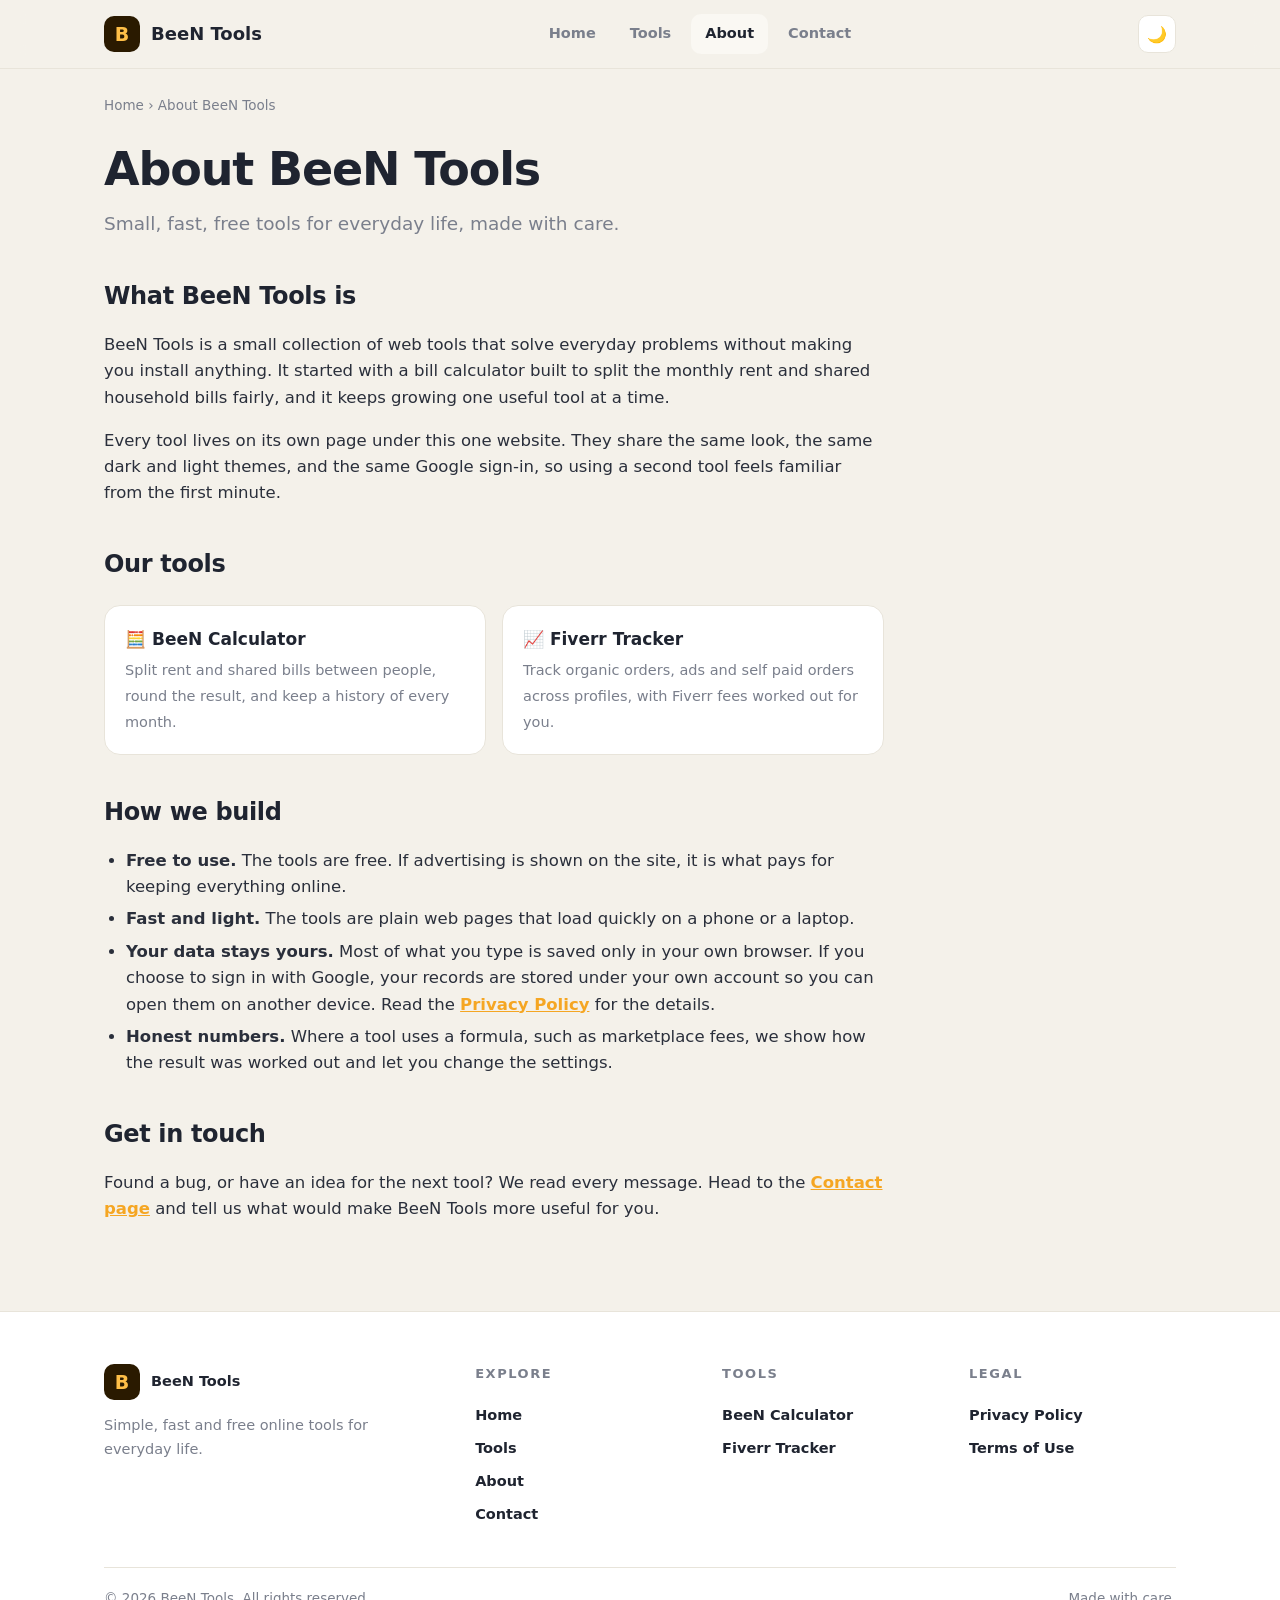
==== about/index.html @ 4a344719 "SEO, structured data, info pages, sitemap/robots/ads.txt, AdSense on/off switch with consent banner " ====
<!DOCTYPE html>
<html lang="en">
<head>
<meta charset="UTF-8">
<meta name="viewport" content="width=device-width, initial-scale=1">
<title>About BeeN Tools – Free Everyday Web Tools</title>
<meta name="description" content="Learn about BeeN Tools, a growing set of free online tools including a bill splitter and a Fiverr profit tracker, built to be fast, simple and private.">
<meta name="robots" content="index,follow,max-image-preview:large">
<link rel="canonical" href="https://muzammilj.github.io/BeeN_Tools/about/">
<meta name="theme-color" content="#f5a623">
<link rel="icon" href="../favicon.svg" type="image/svg+xml">
<link rel="apple-touch-icon" href="../apple-touch-icon.png">
<meta property="og:type" content="website">
<meta property="og:site_name" content="BeeN Tools">
<meta property="og:title" content="About BeeN Tools – Free Everyday Web Tools">
<meta property="og:description" content="Learn about BeeN Tools, a growing set of free online tools including a bill splitter and a Fiverr profit tracker, built to be fast, simple and private.">
<meta property="og:url" content="https://muzammilj.github.io/BeeN_Tools/about/">
<meta property="og:image" content="https://muzammilj.github.io/BeeN_Tools/og-image.png">
<meta name="twitter:card" content="summary_large_image">
<link rel="stylesheet" href="../assets/shared.css">
<link rel="stylesheet" href="../assets/page.css">
<script type="application/ld+json">[{"@context": "https://schema.org", "@type": "AboutPage", "name": "About BeeN Tools – Free Everyday Web Tools", "url": "https://muzammilj.github.io/BeeN_Tools/about/", "description": "Learn about BeeN Tools, a growing set of free online tools including a bill splitter and a Fiverr profit tracker, built to be fast, simple and private.", "isPartOf": {"@type": "WebSite", "name": "BeeN Tools", "url": "https://muzammilj.github.io/BeeN_Tools/"}}, {"@context": "https://schema.org", "@type": "BreadcrumbList", "itemListElement": [{"@type": "ListItem", "position": 1, "name": "Home", "item": "https://muzammilj.github.io/BeeN_Tools/"}, {"@type": "ListItem", "position": 2, "name": "About BeeN Tools", "item": "https://muzammilj.github.io/BeeN_Tools/about/"}]}]</script>
</head>
<body>
<header class="top">
  <div class="wrap bar">
    <a class="brand" href="../"><div class="logo">B</div>BeeN Tools</a>
    <nav class="links">
      <a href="../">Home</a>
      <a href="../#tools">Tools</a>
      <a href="../about/" class=on>About</a>
      <a href="../contact/">Contact</a>
    </nav>
    <button class="theme" id="themeBtn" title="Dark / Light" aria-label="Toggle dark or light theme" onclick="BeeN.toggleTheme(this)">🌙</button>
  </div>
</header>
<main>
  <div class="wrap">
    <nav class="crumbs" aria-label="Breadcrumb"><a href="../">Home</a> › About BeeN Tools</nav>
    <article class="prose">
      <h1>About BeeN Tools</h1>
      <p class="lead">Small, fast, free tools for everyday life, made with care.</p>
      <h2>What BeeN Tools is</h2>
      <p>BeeN Tools is a small collection of web tools that solve everyday problems without making you install anything. It started with a bill calculator built to split the monthly rent and shared household bills fairly, and it keeps growing one useful tool at a time.</p>
      <p>Every tool lives on its own page under this one website. They share the same look, the same dark and light themes, and the same Google sign-in, so using a second tool feels familiar from the first minute.</p>

      <h2>Our tools</h2>
      <div class="cards">
        <a href="../bill-calculator/"><b>🧮 BeeN Calculator</b><span>Split rent and shared bills between people, round the result, and keep a history of every month.</span></a>
        <a href="../fiverr-tracker/"><b>📈 Fiverr Tracker</b><span>Track organic orders, ads and self paid orders across profiles, with Fiverr fees worked out for you.</span></a>
      </div>

      <h2>How we build</h2>
      <ul>
        <li><b>Free to use.</b> The tools are free. If advertising is shown on the site, it is what pays for keeping everything online.</li>
        <li><b>Fast and light.</b> The tools are plain web pages that load quickly on a phone or a laptop.</li>
        <li><b>Your data stays yours.</b> Most of what you type is saved only in your own browser. If you choose to sign in with Google, your records are stored under your own account so you can open them on another device. Read the <a href="../privacy/">Privacy Policy</a> for the details.</li>
        <li><b>Honest numbers.</b> Where a tool uses a formula, such as marketplace fees, we show how the result was worked out and let you change the settings.</li>
      </ul>

      <h2>Get in touch</h2>
      <p>Found a bug, or have an idea for the next tool? We read every message. Head to the <a href="../contact/">Contact page</a> and tell us what would make BeeN Tools more useful for you.</p>
    </article>
  </div>
</main>
<footer>
  <div class="wrap">
    <div class="f-grid">
      <div>
        <a class="brand" href="../" style="padding:0"><div class="logo">B</div>BeeN Tools</a>
        <p>Simple, fast and free online tools for everyday life.</p>
      </div>
      <div>
        <h4>Explore</h4>
        <a href="../">Home</a>
        <a href="../#tools">Tools</a>
        <a href="../about/">About</a>
        <a href="../contact/">Contact</a>
      </div>
      <div>
        <h4>Tools</h4>
        <a href="../bill-calculator/">BeeN Calculator</a>
        <a href="../fiverr-tracker/">Fiverr Tracker</a>
      </div>
      <div>
        <h4>Legal</h4>
        <a href="../privacy/">Privacy Policy</a>
        <a href="../terms/">Terms of Use</a>
      </div>
    </div>
    <div class="copy"><span>© <span id="yr"></span> BeeN Tools. All rights reserved.</span><span>Made with care.</span></div>
  </div>
</footer>
<script src="../assets/shared.js"></script>
<script>BeeN.initTheme(document.getElementById('themeBtn'));document.getElementById('yr').textContent=new Date().getFullYear();</script>
</body>
</html>
---- assets/shared.css ----
/* BeeN Tools — shared design tokens & base styles (used by every page) */
:root{
  --bg:#f4f1ea; --card:#ffffff; --ink:#1f2430; --muted:#7a7f8c; --line:#e8e4da;
  --field:#faf8f3; --accent:#f5a623; --accent-ink:#3a2600; --shadow:0 10px 30px rgba(40,30,10,.10);
  --glow:rgba(245,166,35,.18);
}
[data-theme="dark"]{
  --bg:#14161c; --card:#1d2029; --ink:#eef0f5; --muted:#8e94a3; --line:#2c303c;
  --field:#252936; --accent:#f5b53f; --accent-ink:#2a1c00; --shadow:0 10px 30px rgba(0,0,0,.45);
  --glow:rgba(245,181,63,.14);
}
*{box-sizing:border-box}
body{margin:0;font-family:system-ui,-apple-system,"Segoe UI",Roboto,sans-serif;background:var(--bg);color:var(--ink);transition:background .25s,color .25s}
.logo{width:42px;height:42px;border-radius:12px;background:#2a1a00;color:#ffbf47;display:grid;place-items:center;font-weight:800;font-size:22px}
---- assets/page.css ----
/* BeeN Tools — shared layout for info pages (About, Contact, Privacy, Terms) */
html{scroll-behavior:smooth}
body{min-height:100vh;display:flex;flex-direction:column;line-height:1.6}
a{color:inherit}
.wrap{width:100%;max-width:1120px;margin:0 auto;padding:0 24px}
header.top{position:sticky;top:0;z-index:20;background:color-mix(in srgb,var(--bg) 86%,transparent);backdrop-filter:blur(12px);-webkit-backdrop-filter:blur(12px);border-bottom:1px solid var(--line)}
.bar{display:flex;align-items:center;justify-content:space-between;height:68px}
.brand{display:flex;align-items:center;gap:11px;text-decoration:none;font-weight:800;font-size:18px}
.brand .logo{width:36px;height:36px;font-size:19px;border-radius:10px}
.links{display:flex;align-items:center;gap:6px}
.links a{text-decoration:none;font-size:14.5px;font-weight:600;color:var(--muted);padding:8px 14px;border-radius:10px;transition:color .15s,background .15s}
.links a:hover,.links a.on{color:var(--ink);background:var(--field)}
.theme{border:1px solid var(--line);background:var(--card);color:var(--ink);width:38px;height:38px;border-radius:10px;font-size:16px;cursor:pointer}
.theme:hover{border-color:var(--accent)}
.btn{display:inline-flex;align-items:center;gap:8px;text-decoration:none;font-weight:700;font-size:15px;padding:12px 22px;border-radius:12px;background:var(--accent);color:var(--accent-ink);box-shadow:0 6px 18px var(--glow);transition:transform .15s}
.btn:hover{transform:translateY(-2px)}
main{flex:1}
.crumbs{font-size:13.5px;color:var(--muted);padding:26px 0 0}
.crumbs a{text-decoration:none}.crumbs a:hover{color:var(--accent)}
.prose{max-width:780px;padding:18px 0 72px}
.prose h1{font-size:clamp(32px,5vw,46px);letter-spacing:-.025em;line-height:1.15;margin:8px 0 14px}
.prose .lead{font-size:18.5px;color:var(--muted);margin:0 0 30px}
.prose h2{font-size:24px;letter-spacing:-.015em;margin:38px 0 10px}
.prose p,.prose li{font-size:16.5px;color:color-mix(in srgb,var(--ink) 88%,var(--muted))}
.prose ul{padding-left:22px}.prose li{margin:6px 0}
.prose a{color:var(--accent);font-weight:600}
.prose .note{padding:16px 18px;border:1px solid var(--line);background:var(--card);border-radius:14px;margin:22px 0}
.prose .upd{color:var(--muted);font-size:14px}
.cards{display:grid;grid-template-columns:1fr 1fr;gap:16px;margin:22px 0}
.cards a{display:block;text-decoration:none;padding:20px;border:1px solid var(--line);background:var(--card);border-radius:16px;color:var(--ink);font-weight:400;transition:transform .15s,border-color .15s}
.cards a:hover{transform:translateY(-3px);border-color:var(--accent)}
.cards b{display:block;font-size:17px;margin-bottom:4px}.cards span{color:var(--muted);font-size:14.5px}
footer{border-top:1px solid var(--line);background:var(--card);margin-top:auto}
.f-grid{display:grid;grid-template-columns:1.6fr 1fr 1fr 1fr;gap:40px;padding:52px 0 36px}
.f-grid p{color:var(--muted);font-size:14.5px;line-height:1.65;max-width:320px;margin:14px 0 0}
.f-grid h4{margin:0 0 14px;font-size:13px;text-transform:uppercase;letter-spacing:.12em;color:var(--muted)}
.f-grid a{display:block;text-decoration:none;font-size:14.5px;font-weight:600;padding:5px 0;color:var(--ink)}
.f-grid a.brand{display:flex}.f-grid a:hover{color:var(--accent)}
.copy{border-top:1px solid var(--line);padding:20px 0;display:flex;justify-content:space-between;flex-wrap:wrap;gap:10px;color:var(--muted);font-size:13.5px}
@media(max-width:860px){.links{display:none}.f-grid{grid-template-columns:1fr 1fr}.f-grid>div:first-child{grid-column:1/-1}.cards{grid-template-columns:1fr}}
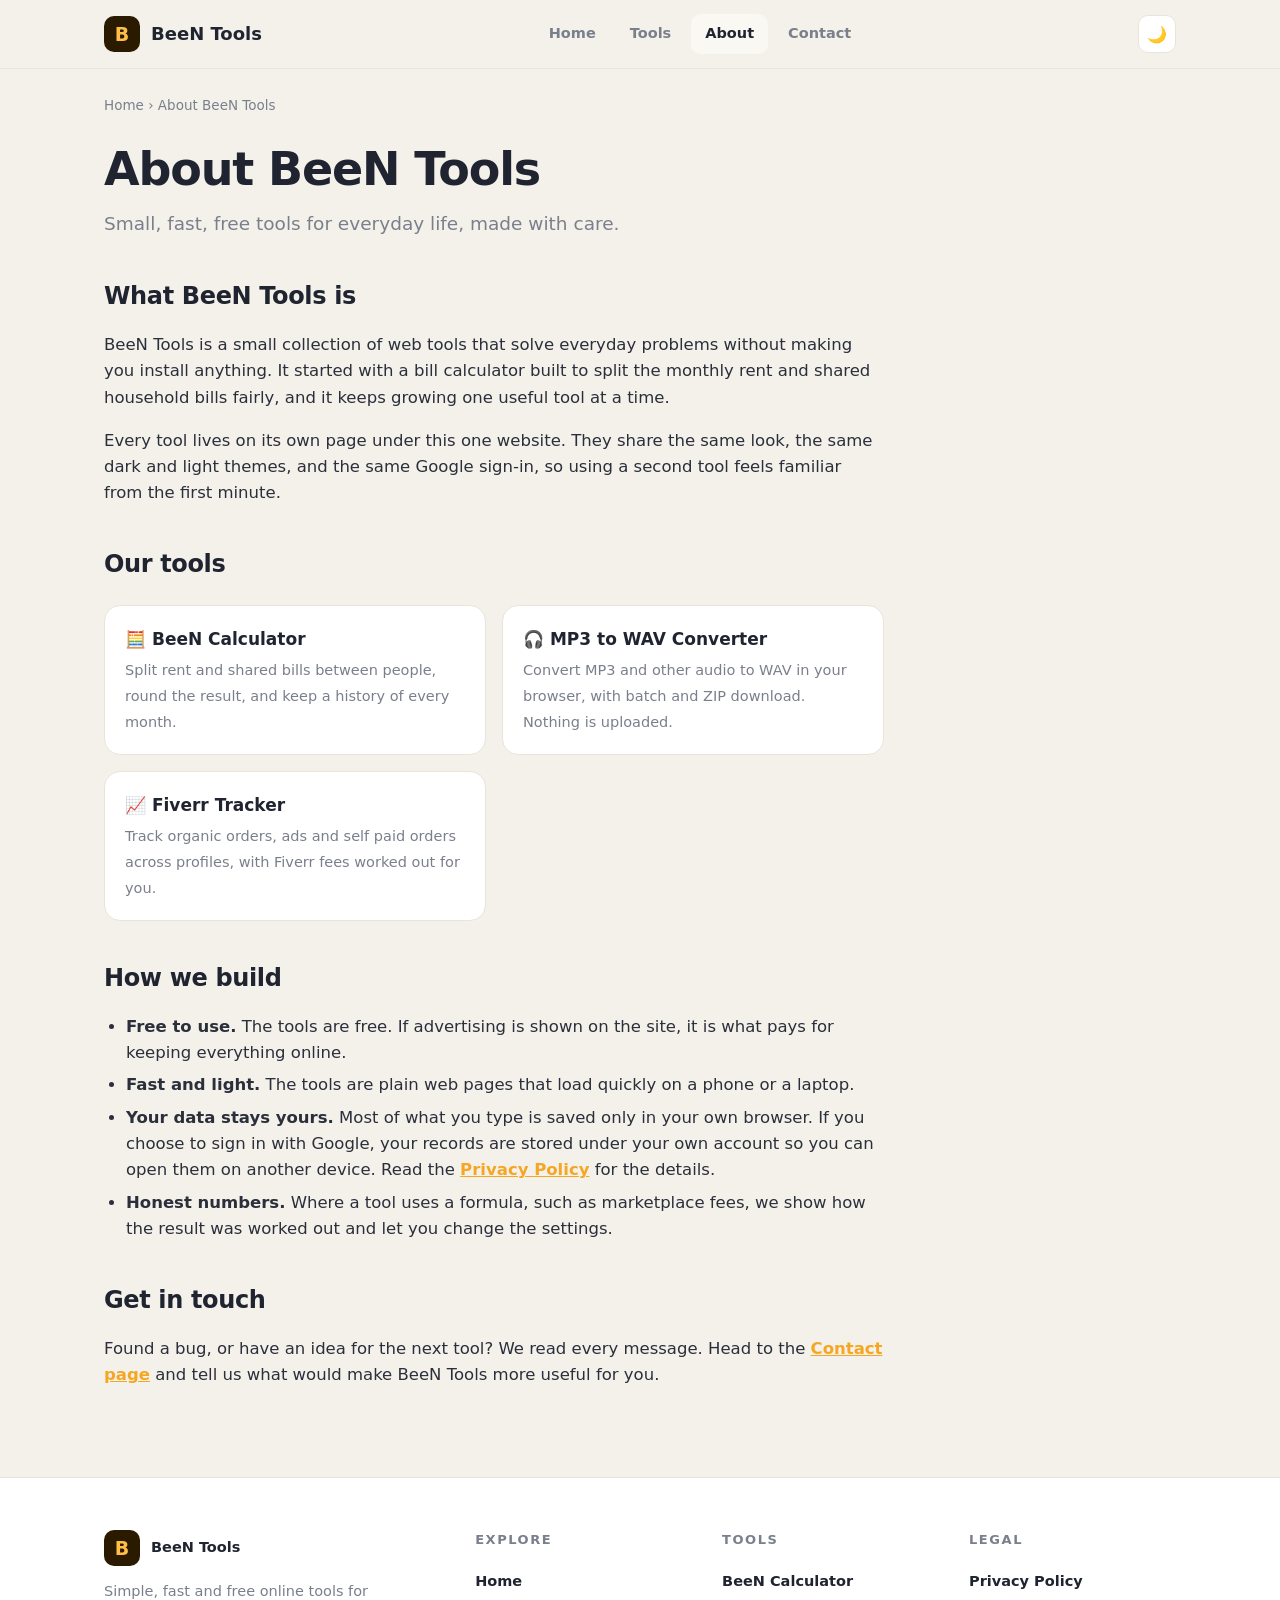
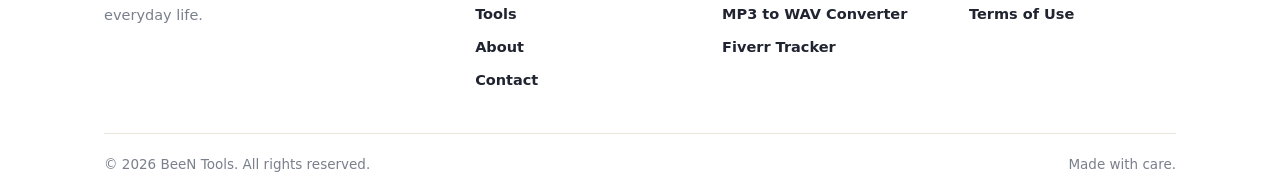
==== commit 5e56a6d6: "Add BeeN Converter (MP3 to WAV) as third tool with SEO, schema, FAQ; register in hub, footers, sitem" ====
--- a/about/index.html
+++ b/about/index.html
@@ -4,7 +4,7 @@
 <meta charset="UTF-8">
 <meta name="viewport" content="width=device-width, initial-scale=1">
 <title>About BeeN Tools – Free Everyday Web Tools</title>
-<meta name="description" content="Learn about BeeN Tools, a growing set of free online tools including a bill splitter and a Fiverr profit tracker, built to be fast, simple and private.">
+<meta name="description" content="Learn about BeeN Tools, a growing set of free online tools including an MP3 to WAV converter, a bill splitter and a Fiverr profit tracker, built to be fast, simple and private.">
 <meta name="robots" content="index,follow,max-image-preview:large">
 <link rel="canonical" href="https://muzammilj.github.io/BeeN_Tools/about/">
 <meta name="theme-color" content="#f5a623">
@@ -13,13 +13,13 @@
 <meta property="og:type" content="website">
 <meta property="og:site_name" content="BeeN Tools">
 <meta property="og:title" content="About BeeN Tools – Free Everyday Web Tools">
-<meta property="og:description" content="Learn about BeeN Tools, a growing set of free online tools including a bill splitter and a Fiverr profit tracker, built to be fast, simple and private.">
+<meta property="og:description" content="Learn about BeeN Tools, a growing set of free online tools including an MP3 to WAV converter, a bill splitter and a Fiverr profit tracker, built to be fast, simple and private.">
 <meta property="og:url" content="https://muzammilj.github.io/BeeN_Tools/about/">
 <meta property="og:image" content="https://muzammilj.github.io/BeeN_Tools/og-image.png">
 <meta name="twitter:card" content="summary_large_image">
 <link rel="stylesheet" href="../assets/shared.css">
 <link rel="stylesheet" href="../assets/page.css">
-<script type="application/ld+json">[{"@context": "https://schema.org", "@type": "AboutPage", "name": "About BeeN Tools – Free Everyday Web Tools", "url": "https://muzammilj.github.io/BeeN_Tools/about/", "description": "Learn about BeeN Tools, a growing set of free online tools including a bill splitter and a Fiverr profit tracker, built to be fast, simple and private.", "isPartOf": {"@type": "WebSite", "name": "BeeN Tools", "url": "https://muzammilj.github.io/BeeN_Tools/"}}, {"@context": "https://schema.org", "@type": "BreadcrumbList", "itemListElement": [{"@type": "ListItem", "position": 1, "name": "Home", "item": "https://muzammilj.github.io/BeeN_Tools/"}, {"@type": "ListItem", "position": 2, "name": "About BeeN Tools", "item": "https://muzammilj.github.io/BeeN_Tools/about/"}]}]</script>
+<script type="application/ld+json">[{"@context": "https://schema.org", "@type": "AboutPage", "name": "About BeeN Tools – Free Everyday Web Tools", "url": "https://muzammilj.github.io/BeeN_Tools/about/", "description": "Learn about BeeN Tools, a growing set of free online tools including an MP3 to WAV converter, a bill splitter and a Fiverr profit tracker, built to be fast, simple and private.", "isPartOf": {"@type": "WebSite", "name": "BeeN Tools", "url": "https://muzammilj.github.io/BeeN_Tools/"}}, {"@context": "https://schema.org", "@type": "BreadcrumbList", "itemListElement": [{"@type": "ListItem", "position": 1, "name": "Home", "item": "https://muzammilj.github.io/BeeN_Tools/"}, {"@type": "ListItem", "position": 2, "name": "About BeeN Tools", "item": "https://muzammilj.github.io/BeeN_Tools/about/"}]}]</script>
 </head>
 <body>
 <header class="top">
@@ -47,6 +47,7 @@
       <h2>Our tools</h2>
       <div class="cards">
         <a href="../bill-calculator/"><b>🧮 BeeN Calculator</b><span>Split rent and shared bills between people, round the result, and keep a history of every month.</span></a>
+        <a href="../mp3-to-wav/"><b>🎧 MP3 to WAV Converter</b><span>Convert MP3 and other audio to WAV in your browser, with batch and ZIP download. Nothing is uploaded.</span></a>
         <a href="../fiverr-tracker/"><b>📈 Fiverr Tracker</b><span>Track organic orders, ads and self paid orders across profiles, with Fiverr fees worked out for you.</span></a>
       </div>
 
@@ -80,6 +81,7 @@
       <div>
         <h4>Tools</h4>
         <a href="../bill-calculator/">BeeN Calculator</a>
+        <a href="../mp3-to-wav/">MP3 to WAV Converter</a>
         <a href="../fiverr-tracker/">Fiverr Tracker</a>
       </div>
       <div>
